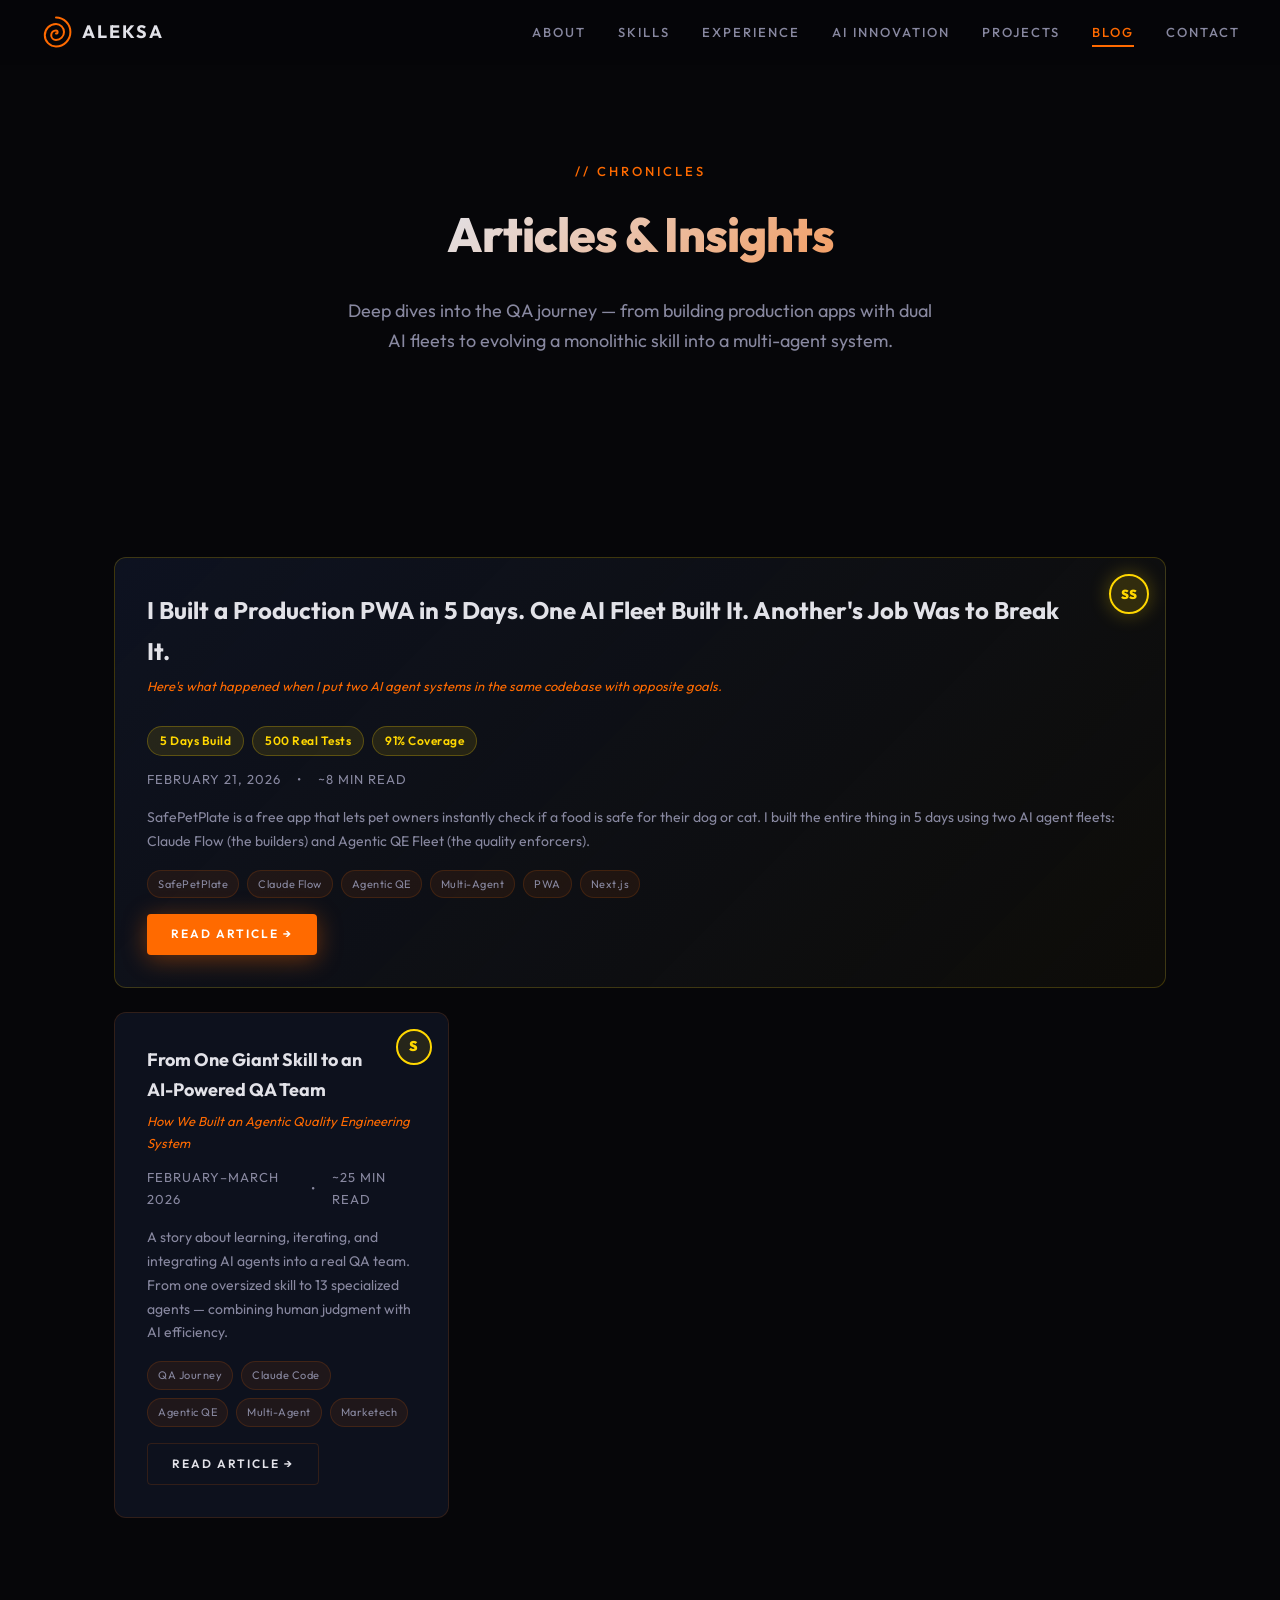
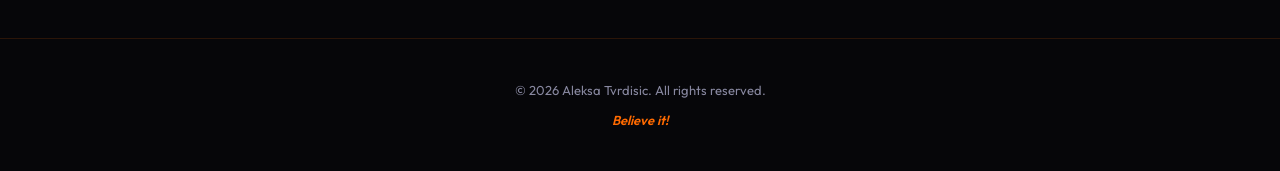
==== src/blog.html @ a94ebe67 "Initial commit: portfolio website with blog - Portfolio: 7 sections (Hero, About, Skills, Experience" ====
<!DOCTYPE html>
<html lang="en">
<head>
  <meta charset="UTF-8">
  <meta name="viewport" content="width=device-width, initial-scale=1.0">
  <title>Blog | Aleksa Tvrdisic &mdash; Articles &amp; Insights</title>
  <meta name="description" content="Articles and insights from Aleksa Tvrdisic on AI-powered Quality Engineering, multi-agent systems, and building production software with dual AI fleets.">
  <meta property="og:title" content="Blog | Aleksa Tvrdisic &mdash; Articles &amp; Insights">
  <meta property="og:description" content="Deep dives into AI-powered QA, multi-agent development, and building production apps with dual AI fleets.">
  <meta property="og:type" content="website">
  <meta property="og:image" content="assets/og-image.png">
  <meta name="twitter:card" content="summary_large_image">
  <link rel="icon" href="assets/favicon.svg" type="image/svg+xml">
  <link rel="icon" href="assets/favicon.ico" sizes="32x32">
  <link rel="preconnect" href="https://fonts.googleapis.com">
  <link href="https://fonts.googleapis.com/css2?family=Outfit:wght@300;400;500;600;700;800;900&display=swap" rel="stylesheet">
  <link rel="stylesheet" href="css/style.css">
</head>
<body>

  <a href="#articles" class="skip-nav">Skip to articles</a>

  <div id="loader">
    <div class="loader-spiral"></div>
    <p class="loader-text">Performing Hand Seals<span class="dots">...</span></p>
  </div>

  <nav id="navbar">
    <a href="index.html" class="nav-logo">
      <svg class="logo-spiral" viewBox="0 0 40 40" width="32" height="32">
        <path d="M20 2a18 18 0 0 1 0 36 14 14 0 0 1 0-28 10 10 0 0 1 0 20 6 6 0 0 1 0-12 2 2 0 0 1 0 4" fill="none" stroke="currentColor" stroke-width="2.5" stroke-linecap="round"/>
      </svg>
      <span>ALEKSA</span>
    </a>
    <div class="nav-links">
      <a href="index.html#about" data-text="About">About</a>
      <a href="index.html#skills" data-text="Skills">Skills</a>
      <a href="index.html#experience" data-text="Experience">Experience</a>
      <a href="index.html#ai-journey" data-text="AI Innovation">AI Innovation</a>
      <a href="index.html#projects" data-text="Projects">Projects</a>
      <a href="blog.html" class="active" data-text="Blog">Blog</a>
      <a href="index.html#contact" data-text="Contact">Contact</a>
    </div>
    <button class="nav-toggle" id="navToggle" aria-label="Toggle menu">
      <span></span><span></span><span></span>
    </button>
  </nav>

  <main id="articles">

  <!-- ===== BLOG HERO ===== -->
  <section class="blog-hero">
    <div class="container">
      <div class="section-header">
        <span class="section-label">// CHRONICLES</span>
        <h2>Articles &amp; Insights</h2>
      </div>
      <p class="blog-subtitle">Deep dives into the QA journey &mdash; from building production apps with dual AI fleets to evolving a monolithic skill into a multi-agent system.</p>
    </div>
  </section>

  <!-- ===== ARTICLE CARDS ===== -->
  <section class="section">
    <div class="container">
      <div class="missions-grid">

        <!-- Card 1: SafePetPlate (FEATURED) -->
        <a href="articles/safepetplate.html" class="mission-card mission-featured blog-card-link">
          <span class="mission-rank ss-rank">SS</span>
          <div class="mission-featured-header">
            <div>
              <h3>I Built a Production PWA in 5 Days. One AI Fleet Built It. Another's Job Was to Break It.</h3>
              <p class="mission-type">Here's what happened when I put two AI agent systems in the same codebase with opposite goals.</p>
            </div>
            <div class="mission-metrics">
              <span class="metric-pill">5 Days Build</span>
              <span class="metric-pill">500 Real Tests</span>
              <span class="metric-pill">91% Coverage</span>
            </div>
          </div>
          <div class="article-meta" style="margin-bottom: 16px;">
            <span>February 21, 2026</span>
            <span>&bull;</span>
            <span>~8 min read</span>
          </div>
          <p>SafePetPlate is a free app that lets pet owners instantly check if a food is safe for their dog or cat. I built the entire thing in 5 days using two AI agent fleets: Claude Flow (the builders) and Agentic QE Fleet (the quality enforcers).</p>
          <div class="mission-tags">
            <span>SafePetPlate</span><span>Claude Flow</span><span>Agentic QE</span><span>Multi-Agent</span><span>PWA</span><span>Next.js</span>
          </div>
          <div class="mission-links" style="margin-top: 16px;">
            <span class="btn btn-primary btn-sm">Read Article &rarr;</span>
          </div>
        </a>

        <!-- Card 2: QA Journey -->
        <a href="articles/qa-journey.html" class="mission-card blog-card-link">
          <span class="mission-rank s-rank">S</span>
          <h3>From One Giant Skill to an AI-Powered QA Team</h3>
          <p class="mission-type">How We Built an Agentic Quality Engineering System</p>
          <div class="article-meta" style="margin-bottom: 16px;">
            <span>February&ndash;March 2026</span>
            <span>&bull;</span>
            <span>~25 min read</span>
          </div>
          <p>A story about learning, iterating, and integrating AI agents into a real QA team. From one oversized skill to 13 specialized agents &mdash; combining human judgment with AI efficiency.</p>
          <div class="mission-tags">
            <span>QA Journey</span><span>Claude Code</span><span>Agentic QE</span><span>Multi-Agent</span><span>Marketech</span>
          </div>
          <div class="mission-links" style="margin-top: 16px;">
            <span class="btn btn-outline btn-sm">Read Article &rarr;</span>
          </div>
        </a>

      </div>
    </div>
  </section>

  </main>

  <footer>
    <div class="container">
      <p>&copy; 2026 Aleksa Tvrdisic. All rights reserved.</p>
      <p class="footer-quote">Believe it!</p>
    </div>
  </footer>

  <script>
    window.addEventListener('load', () => {
      const loader = document.getElementById('loader');
      if (loader) loader.classList.add('hidden');
    });
    const navToggle = document.getElementById('navToggle');
    const navLinks = document.querySelector('.nav-links');
    if (navToggle && navLinks) {
      navToggle.addEventListener('click', () => {
        navToggle.classList.toggle('active');
        navLinks.classList.toggle('open');
      });
      navLinks.querySelectorAll('a').forEach(link => {
        link.addEventListener('click', () => {
          navToggle.classList.remove('active');
          navLinks.classList.remove('open');
        });
      });
    }
    const navbar = document.getElementById('navbar');
    window.addEventListener('scroll', () => {
      if (navbar) navbar.classList.toggle('scrolled', window.scrollY > 50);
    }, { passive: true });
  </script>
</body>
</html>
---- src/css/style.css ----
/* ========== VARIABLES ========== */
:root {
  --orange: #ff6a00;
  --orange-light: #ff8c38;
  --orange-glow: rgba(255, 106, 0, 0.4);
  --blue-deep: #0d1b2a;
  --blue-dark: #1b2838;
  --navy: #0a0f1a;
  --bg: #060609;
  --bg-alt: #0a0e18;
  --card: rgba(15, 20, 35, 0.8);
  --card-border: rgba(255, 106, 0, 0.15);
  --text: #e2e2e8;
  --text-dim: #8888a0;
  --green: #2d8b4e;
  --red: #e53935;
  --chakra-blue: #4fc3f7;
  --gold: #ffd700;
  --sage-glow: rgba(255, 215, 0, 0.3);
  --radius: 12px;
  --transition: 0.3s cubic-bezier(0.25, 0.46, 0.45, 0.94);
}

/* ========== RESET ========== */
*, *::before, *::after { margin: 0; padding: 0; box-sizing: border-box; }
html { scroll-behavior: smooth; scrollbar-width: thin; scrollbar-color: var(--orange) var(--bg); }
body { font-family: 'Outfit', system-ui, sans-serif; background: var(--bg); color: var(--text); line-height: 1.7; overflow-x: hidden; }
a { color: inherit; text-decoration: none; }
ul { list-style: none; }
img { max-width: 100%; }
::-webkit-scrollbar { width: 6px; }
::-webkit-scrollbar-track { background: var(--bg); }
::-webkit-scrollbar-thumb { background: var(--orange); border-radius: 3px; }

/* ========== SKIP NAV ========== */
.skip-nav {
  position: absolute; top: -100%; left: 16px;
  background: var(--orange); color: #fff;
  padding: 8px 16px; border-radius: 0 0 var(--radius) var(--radius);
  font-size: 14px; font-weight: 600; z-index: 10000;
  transition: top 0.2s;
}
.skip-nav:focus { top: 0; }

/* ========== LOADER ========== */
#loader {
  position: fixed; inset: 0; z-index: 9999;
  background: var(--bg);
  display: flex; flex-direction: column; align-items: center; justify-content: center;
  transition: opacity 0.6s, visibility 0.6s;
}
#loader.hidden { opacity: 0; visibility: hidden; pointer-events: none; }
.loader-spiral {
  width: 60px; height: 60px;
  border: 3px solid transparent; border-top-color: var(--orange); border-right-color: var(--orange-light);
  border-radius: 50%;
  animation: spin 0.8s linear infinite;
  position: relative;
}
.loader-spiral::after {
  content: ''; position: absolute; inset: 6px;
  border: 3px solid transparent; border-bottom-color: var(--chakra-blue);
  border-radius: 50%;
  animation: spin 1.2s linear reverse infinite;
}
.loader-text { margin-top: 24px; font-size: 14px; letter-spacing: 3px; text-transform: uppercase; color: var(--text-dim); }
.dots { animation: blink 1s steps(3) infinite; }

/* ========== NAVIGATION ========== */
#navbar {
  position: fixed; top: 0; left: 0; right: 0; z-index: 1000;
  display: flex; align-items: center; justify-content: space-between;
  padding: 16px 40px;
  background: rgba(6, 6, 9, 0.7); backdrop-filter: blur(20px);
  border-bottom: 1px solid transparent;
  transition: var(--transition);
}
#navbar.scrolled { border-bottom-color: var(--card-border); padding: 12px 40px; }
.nav-logo { display: flex; align-items: center; gap: 10px; font-weight: 700; font-size: 18px; letter-spacing: 2px; }
.logo-spiral { color: var(--orange); transition: transform 0.5s; }
.nav-logo:hover .logo-spiral { transform: rotate(360deg); }
.nav-links { display: flex; gap: 32px; }
.nav-links a {
  font-size: 13px; font-weight: 500; letter-spacing: 2px; text-transform: uppercase;
  color: var(--text-dim); transition: color var(--transition); position: relative;
}
.nav-links a::after {
  content: ''; position: absolute; bottom: -4px; left: 0; width: 0; height: 2px;
  background: var(--orange); transition: width var(--transition);
}
.nav-links a:hover, .nav-links a.active { color: var(--orange); }
.nav-links a:hover::after, .nav-links a.active::after { width: 100%; }
.nav-toggle { display: none; background: none; border: none; cursor: pointer; flex-direction: column; gap: 5px; }
.nav-toggle span { display: block; width: 24px; height: 2px; background: var(--text); transition: var(--transition); }

/* ========== HERO ========== */
#hero {
  position: relative; min-height: 100vh;
  display: flex; align-items: center; justify-content: center;
  overflow: hidden;
}
#particles { position: absolute; inset: 0; z-index: 0; }
.hero-content { position: relative; z-index: 1; text-align: center; padding: 0 20px; }
.hero-rank {
  font-size: 14px; letter-spacing: 4px; text-transform: uppercase;
  color: var(--text-dim); margin-bottom: 20px;
}
.hero-name { font-size: clamp(48px, 10vw, 120px); font-weight: 900; line-height: 1; margin-bottom: 24px; }
.hero-name .line {
  display: block;
  background: linear-gradient(135deg, var(--text) 0%, var(--orange-light) 50%, var(--orange) 100%);
  -webkit-background-clip: text; -webkit-text-fill-color: transparent;
  background-clip: text;
  text-shadow: 0 0 80px var(--orange-glow);
}
.hero-tagline {
  font-size: clamp(16px, 2vw, 22px); color: var(--text-dim);
  max-width: 600px; margin: 0 auto 40px; min-height: 1.7em;
}
.hero-cta { display: flex; gap: 16px; justify-content: center; flex-wrap: wrap; }
.btn {
  display: inline-block; padding: 14px 36px;
  font-family: inherit; font-size: 14px; font-weight: 600;
  letter-spacing: 2px; text-transform: uppercase;
  border-radius: 4px; cursor: pointer; transition: var(--transition);
  border: none;
}
.btn-primary {
  background: var(--orange); color: #fff;
  box-shadow: 0 4px 24px var(--orange-glow);
}
.btn-primary:hover { background: var(--orange-light); transform: translateY(-2px); box-shadow: 0 8px 32px var(--orange-glow); }
.btn-outline {
  background: transparent; color: var(--text); border: 1px solid var(--card-border);
}
.btn-outline:hover { border-color: var(--orange); color: var(--orange); }
.btn-sm { padding: 10px 24px; font-size: 12px; }
.btn-resume { font-size: 13px; }
.scroll-indicator {
  position: absolute; bottom: 40px; left: 50%; transform: translateX(-50%);
  display: flex; flex-direction: column; align-items: center; gap: 8px;
  font-size: 11px; letter-spacing: 3px; color: var(--text-dim);
}
.scroll-line { width: 1px; height: 40px; background: var(--orange); animation: scrollPulse 2s ease-in-out infinite; }

/* ========== SECTIONS ========== */
.section { padding: 120px 0; }
.section-alt { background: var(--bg-alt); }
.container { max-width: 1100px; margin: 0 auto; padding: 0 24px; }
.section-header { margin-bottom: 60px; }
.section-label {
  display: block; font-size: 13px; letter-spacing: 3px;
  color: var(--orange); margin-bottom: 12px; font-weight: 500;
}
.section-header h2 {
  font-size: clamp(32px, 5vw, 48px); font-weight: 800; letter-spacing: -1px;
  background: linear-gradient(135deg, var(--text) 30%, var(--orange) 100%);
  -webkit-background-clip: text; -webkit-text-fill-color: transparent; background-clip: text;
}

/* ========== ABOUT ========== */
.about-grid { display: grid; grid-template-columns: 1.2fr 0.8fr; gap: 60px; align-items: start; }
.about-text p { color: var(--text-dim); margin-bottom: 16px; font-size: 16px; }
.about-text strong { color: var(--text); }
.ninja-way {
  border-left: 3px solid var(--orange); padding: 16px 24px; margin: 24px 0;
  font-style: italic; color: var(--orange-light); font-size: 18px;
  background: rgba(255, 106, 0, 0.05); border-radius: 0 var(--radius) var(--radius) 0;
}
.about-details { margin-top: 24px; }
.about-detail-block { margin-bottom: 20px; }
.about-detail-block h4 {
  font-size: 14px; font-weight: 700; letter-spacing: 2px; text-transform: uppercase;
  color: var(--orange); margin-bottom: 8px;
}
.about-detail-block ul { margin-bottom: 8px; }
.about-detail-block li {
  font-size: 14px; color: var(--text-dim); margin-bottom: 4px;
  padding-left: 12px; position: relative;
}
.about-detail-block li::before {
  content: '\25B8'; position: absolute; left: 0; color: var(--orange); font-size: 10px;
}
.about-detail-block li strong { color: var(--text); }
.about-more { font-size: 13px; color: var(--text-dim); }
.about-more a { color: var(--orange); border-bottom: 1px solid transparent; transition: var(--transition); }
.about-more a:hover { border-bottom-color: var(--orange); }
.about-text .about-personal { font-size: 14px; color: var(--text-dim); font-style: italic; margin-top: 16px; }
.about-stats { display: grid; grid-template-columns: 1fr 1fr; gap: 20px; }
.stat-card {
  background: var(--card); border: 1px solid var(--card-border);
  border-radius: var(--radius); padding: 28px; text-align: center;
  transition: var(--transition);
}
.stat-card:hover { border-color: var(--orange); transform: translateY(-4px); box-shadow: 0 8px 32px rgba(255, 106, 0, 0.1); }
.stat-number { display: block; font-size: 36px; font-weight: 800; color: var(--orange); }
.stat-label { display: block; font-size: 13px; color: var(--text-dim); margin-top: 4px; letter-spacing: 1px; }

/* ========== SKILLS / JUTSU ========== */
.jutsu-grid { display: grid; grid-template-columns: repeat(auto-fit, minmax(300px, 1fr)); gap: 24px; }
.jutsu-card {
  background: var(--card); border: 1px solid var(--card-border);
  border-radius: var(--radius); padding: 32px;
  transition: var(--transition); position: relative; overflow: hidden;
}
.jutsu-card::before {
  content: ''; position: absolute; top: 0; left: 0; right: 0; height: 3px;
  background: var(--accent, var(--orange)); transform: scaleX(0); transform-origin: left;
  transition: transform 0.5s;
}
.jutsu-card:hover::before { transform: scaleX(1); }
.jutsu-card:hover { transform: translateY(-4px); box-shadow: 0 12px 40px rgba(0,0,0,0.3); }
.jutsu-card[data-nature="fire"]      { --accent: #e53935; }
.jutsu-card[data-nature="lightning"]  { --accent: #ffd700; }
.jutsu-card[data-nature="wind"]      { --accent: #4fc3f7; }
.jutsu-card[data-nature="earth"]     { --accent: #8d6e63; }
.jutsu-card[data-nature="water"]     { --accent: #42a5f5; }
.jutsu-card[data-nature="sage"]      { --accent: var(--gold); }
.jutsu-icon {
  font-size: 32px; margin-bottom: 12px; display: block;
  filter: drop-shadow(0 0 8px var(--accent, var(--orange)));
}
.jutsu-card h3 { font-size: 16px; font-weight: 700; margin-bottom: 20px; letter-spacing: 1px; }
.jutsu-card li { display: flex; align-items: center; gap: 12px; margin-bottom: 14px; }
.skill-name { font-size: 13px; color: var(--text-dim); min-width: 120px; }
.skill-bar { flex: 1; height: 6px; background: rgba(255,255,255,0.06); border-radius: 3px; overflow: hidden; }
.skill-fill {
  height: 100%; width: 0; border-radius: 3px;
  background: linear-gradient(90deg, var(--accent, var(--orange)), var(--orange-light));
  transition: width 1.2s cubic-bezier(0.25, 0.46, 0.45, 0.94);
  box-shadow: 0 0 8px var(--accent, var(--orange-glow));
}

/* Sage card special treatment */
.jutsu-sage {
  border-color: rgba(255, 215, 0, 0.3);
}
.jutsu-sage:hover {
  box-shadow: 0 0 20px rgba(255, 215, 0, 0.15), 0 12px 40px rgba(0,0,0,0.3);
}
.sage-badge {
  position: absolute; top: 12px; right: 16px; font-size: 18px;
  filter: drop-shadow(0 0 6px var(--sage-glow));
}

/* ========== EXPERIENCE / TIMELINE ========== */
.timeline { position: relative; padding-left: 40px; }
.timeline::before {
  content: ''; position: absolute; left: 15px; top: 0; bottom: 0;
  width: 2px; background: linear-gradient(to bottom, var(--orange), var(--card-border));
  z-index: 0;
}
.timeline-item { position: relative; margin-bottom: 48px; }
.timeline-item:last-child { margin-bottom: 0; }
.timeline-badge {
  position: absolute; left: -40px; top: 0;
  width: 32px; height: 32px; border-radius: 50%;
  display: flex; align-items: center; justify-content: center;
  font-size: 8px; font-weight: 800; letter-spacing: 1px; text-transform: uppercase;
  border: 2px solid; z-index: 2;
  box-shadow: 0 0 0 4px var(--bg);
}
.timeline-badge.jonin  { background: var(--bg); border-color: var(--orange); color: var(--orange); }
.timeline-badge.chunin { background: var(--bg); border-color: var(--green); color: var(--green); }
.timeline-badge.genin  { background: var(--bg); border-color: var(--chakra-blue); color: var(--chakra-blue); }
.timeline-badge.anbu   { background: var(--bg); border-color: var(--red); color: var(--red); }
.timeline-card {
  background: var(--card); border: 1px solid var(--card-border);
  border-radius: var(--radius); padding: 28px;
  transition: var(--transition);
}
.timeline-card:hover { border-color: rgba(255, 106, 0, 0.3); transform: translateX(4px); }
.timeline-date { font-size: 12px; letter-spacing: 2px; color: var(--orange); text-transform: uppercase; }
.timeline-card h3 { font-size: 20px; font-weight: 700; margin: 8px 0 4px; }
.timeline-role { font-size: 14px; color: var(--text-dim); margin-bottom: 12px; font-style: italic; }
.timeline-card p:last-of-type { font-size: 14px; color: var(--text-dim); line-height: 1.8; }
.timeline-tags { display: flex; flex-wrap: wrap; gap: 6px; margin-top: 12px; }
.timeline-tags span {
  font-size: 11px; padding: 3px 8px;
  background: rgba(255, 106, 0, 0.08); border: 1px solid rgba(255, 106, 0, 0.15);
  border-radius: 20px; color: var(--text-dim);
}

/* ========== AI JOURNEY ========== */
.ai-journey-grid { display: grid; grid-template-columns: 1.2fr 0.8fr; gap: 60px; align-items: start; margin-bottom: 48px; }
.ai-narrative p { font-size: 16px; color: var(--text-dim); margin-bottom: 16px; line-height: 1.8; }
.ai-narrative em { color: var(--orange-light); }
.ai-metrics { display: grid; grid-template-columns: 1fr 1fr; gap: 20px; }
.ai-stat {
  background: var(--card); border: 1px solid var(--card-border);
  border-radius: var(--radius); padding: 24px; text-align: center;
  transition: var(--transition);
}
.ai-stat:hover { border-color: var(--gold); transform: translateY(-4px); box-shadow: 0 8px 32px rgba(255, 215, 0, 0.1); }
.ai-stat-number { display: block; font-size: 36px; font-weight: 800; color: var(--gold); }
.ai-stat-suffix { font-size: 24px; font-weight: 800; color: var(--gold); }
.ai-stat-label { display: block; font-size: 12px; color: var(--text-dim); margin-top: 4px; letter-spacing: 1px; }
.ai-stat-badge {
  display: inline-block; font-size: 16px; font-weight: 700; color: var(--green);
  padding: 4px 16px; border: 1px solid var(--green); border-radius: 20px;
  letter-spacing: 2px; text-transform: uppercase;
}
.mentor-quote {
  border-left: 3px solid var(--green); padding: 24px 32px; margin: 0 0 32px;
  background: rgba(45, 139, 78, 0.05); border-radius: 0 var(--radius) var(--radius) 0;
}
.mentor-quote p { font-size: 18px; font-style: italic; color: var(--text); line-height: 1.6; margin-bottom: 8px; }
.mentor-quote cite { font-size: 14px; color: var(--text-dim); font-style: normal; }
.ai-journey-cta { text-align: center; }

/* ========== PROJECTS / MISSIONS ========== */
.missions-grid { display: grid; grid-template-columns: repeat(auto-fit, minmax(320px, 1fr)); gap: 24px; }
.mission-card {
  background: var(--card); border: 1px solid var(--card-border);
  border-radius: var(--radius); padding: 32px; position: relative;
  transition: var(--transition); overflow: hidden;
}
.mission-card:hover { transform: translateY(-6px); border-color: rgba(255, 106, 0, 0.3); box-shadow: 0 16px 48px rgba(0,0,0,0.3); }
.mission-rank {
  position: absolute; top: 16px; right: 16px;
  width: 36px; height: 36px; border-radius: 50%;
  display: flex; align-items: center; justify-content: center;
  font-size: 14px; font-weight: 900; border: 2px solid;
}
.s-rank { border-color: var(--gold); color: var(--gold); background: rgba(255, 215, 0, 0.1); }
.a-rank { border-color: var(--orange); color: var(--orange); background: rgba(255, 106, 0, 0.1); }
.b-rank { border-color: var(--chakra-blue); color: var(--chakra-blue); background: rgba(79, 195, 247, 0.1); }
.ss-rank {
  width: 40px; height: 40px; font-size: 13px;
  border-color: var(--gold); color: var(--gold);
  background: rgba(255, 215, 0, 0.15);
  box-shadow: 0 0 20px rgba(255, 215, 0, 0.3);
}
.mission-card h3 { font-size: 18px; font-weight: 700; margin-bottom: 4px; padding-right: 44px; }
.mission-type { font-size: 13px; color: var(--orange); margin-bottom: 12px; font-style: italic; }
.mission-card > p:not(.mission-type) { font-size: 14px; color: var(--text-dim); line-height: 1.7; margin-bottom: 16px; }
.mission-tags { display: flex; flex-wrap: wrap; gap: 8px; }
.mission-tags span {
  font-size: 11px; padding: 4px 10px;
  background: rgba(255, 106, 0, 0.08); border: 1px solid rgba(255, 106, 0, 0.15);
  border-radius: 20px; color: var(--text-dim); letter-spacing: 0.5px;
}

/* Featured project card */
.mission-featured {
  grid-column: 1 / -1;
  border-color: rgba(255, 215, 0, 0.2);
  background: linear-gradient(135deg, rgba(15, 20, 35, 0.9), rgba(255, 215, 0, 0.03));
}
.mission-featured:hover { border-color: rgba(255, 215, 0, 0.4); box-shadow: 0 16px 48px rgba(255, 215, 0, 0.08); }
.mission-featured-header { display: flex; justify-content: space-between; align-items: flex-start; flex-wrap: wrap; gap: 16px; margin-bottom: 12px; }
.mission-featured h3 { font-size: 24px; padding-right: 50px; }
.mission-metrics { display: flex; flex-wrap: wrap; gap: 8px; }
.metric-pill {
  font-size: 12px; padding: 4px 12px; font-weight: 600;
  background: rgba(255, 215, 0, 0.1); border: 1px solid rgba(255, 215, 0, 0.25);
  border-radius: 20px; color: var(--gold); letter-spacing: 0.5px;
}
.mission-links { display: flex; gap: 12px; margin-top: 16px; flex-wrap: wrap; }

/* ========== CONTACT ========== */
.contact-content { text-align: center; max-width: 600px; margin: 0 auto; }
.contact-subtitle { font-size: 18px; color: var(--text-dim); margin-bottom: 48px; }
.summoning-circle {
  border: 2px solid var(--card-border); border-radius: 50%;
  width: 340px; height: 340px; margin: 0 auto;
  display: flex; flex-direction: column; align-items: center; justify-content: center;
  position: relative; transition: var(--transition);
  animation: circleGlow 4s ease-in-out infinite;
}
.summoning-circle::before {
  content: ''; position: absolute; inset: -8px;
  border: 1px solid rgba(255, 106, 0, 0.1); border-radius: 50%;
  animation: spin 20s linear infinite;
}
.summoning-circle::after {
  content: ''; position: absolute; inset: -20px;
  border: 1px dashed rgba(255, 106, 0, 0.08); border-radius: 50%;
  animation: spin 30s linear reverse infinite;
}
.contact-links { display: flex; flex-direction: column; gap: 16px; align-items: center; }
.contact-link {
  display: flex; align-items: center; gap: 12px;
  font-size: 15px; color: var(--text-dim); transition: var(--transition);
}
.contact-link:hover { color: var(--orange); }
.contact-icon {
  width: 32px; height: 32px; display: flex; align-items: center; justify-content: center;
  font-size: 14px; font-weight: 700; border: 1px solid var(--card-border); border-radius: 50%;
  transition: var(--transition);
}
.contact-link:hover .contact-icon { border-color: var(--orange); background: rgba(255, 106, 0, 0.1); }
.contact-location { margin-top: 20px; font-size: 13px; color: var(--text-dim); letter-spacing: 2px; }

/* ========== FOOTER ========== */
footer {
  padding: 40px 0; text-align: center;
  border-top: 1px solid var(--card-border);
  font-size: 13px; color: var(--text-dim);
}
.footer-quote { margin-top: 8px; color: var(--orange); font-weight: 600; font-style: italic; }

/* ========== BLOG ========== */
.blog-hero {
  padding: 160px 0 80px;
  text-align: center;
}
.blog-hero .section-header { margin-bottom: 20px; }
.blog-hero-subtitle, .blog-subtitle {
  font-size: 18px; color: var(--text-dim); max-width: 600px; margin: 0 auto;
}

/* Article card container */
.article-card {
  background: var(--card); border: 1px solid var(--card-border);
  border-radius: var(--radius); padding: 48px; margin-bottom: 40px;
  max-width: 900px; margin-left: auto; margin-right: auto;
  transition: var(--transition);
}
.article-card:hover { border-color: rgba(255, 106, 0, 0.3); }
.article-card-featured {
  border-color: rgba(255, 215, 0, 0.2);
  background: linear-gradient(135deg, rgba(15, 20, 35, 0.9), rgba(255, 215, 0, 0.03));
}
.article-card-featured:hover { border-color: rgba(255, 215, 0, 0.4); }

/* Article */
.article {
  max-width: 100%; margin: 0; padding: 0; position: relative;
}
.article-featured .mission-rank {
  position: relative; display: inline-flex; top: auto; right: auto; margin-bottom: 16px;
}
.article-header { margin-bottom: 40px; }
.article-header h1, .article-header h2 {
  font-size: clamp(24px, 4vw, 36px); font-weight: 800; color: var(--text);
  line-height: 1.3; margin-bottom: 8px;
}
.article-header .article-subtitle, .article-subtitle {
  font-size: 18px; color: var(--text-dim); font-style: italic; margin-bottom: 16px;
}
.article-meta {
  display: flex; gap: 16px; font-size: 13px; color: var(--text-dim);
  letter-spacing: 1px; text-transform: uppercase;
}
.article-meta span { display: flex; align-items: center; gap: 6px; }

/* Article body typography */
.article-body { color: var(--text-dim); font-size: 16px; line-height: 1.9; }
.article-body p { margin-bottom: 20px; }
.article-body strong { color: var(--text); }
.article-body em { color: var(--orange-light); }
.article-body h3 {
  font-size: 22px; font-weight: 700; color: var(--text);
  margin: 48px 0 20px; padding-top: 16px;
}
.article-body hr {
  border: none; border-top: 1px solid var(--card-border);
  margin: 40px 0;
}
.article-body ul, .article-body ol {
  margin: 16px 0 24px 20px; color: var(--text-dim);
}
.article-body li {
  margin-bottom: 12px; padding-left: 8px;
}
.article-body ol { list-style: decimal; }
.article-body ul { list-style: disc; }
.article-body blockquote {
  border-left: 3px solid var(--orange); padding: 16px 24px; margin: 24px 0;
  background: rgba(255, 106, 0, 0.05); border-radius: 0 var(--radius) var(--radius) 0;
  font-style: italic; color: var(--text);
}
.article-body pre {
  background: rgba(15, 20, 35, 0.9); border: 1px solid var(--card-border);
  border-radius: var(--radius); padding: 20px 24px; margin: 24px 0;
  font-family: 'Courier New', monospace; font-size: 14px; color: var(--text-dim);
  overflow-x: auto; line-height: 1.6;
}
.article-body code {
  background: rgba(255, 106, 0, 0.08); padding: 2px 6px; border-radius: 4px;
  font-family: 'Courier New', monospace; font-size: 14px; color: var(--orange-light);
}
.article-body pre code { background: none; padding: 0; color: var(--text-dim); }
.article-body a { color: var(--orange); border-bottom: 1px solid transparent; transition: var(--transition); }
.article-body a:hover { border-bottom-color: var(--orange); }

/* Article footer */
.article-footer {
  margin-top: 40px; padding-top: 24px; border-top: 1px solid var(--card-border);
  display: flex; flex-wrap: wrap; gap: 16px; align-items: center; justify-content: space-between;
}
.article-tags { display: flex; flex-wrap: wrap; gap: 8px; }
.article-tags span {
  font-size: 11px; padding: 4px 10px;
  background: rgba(255, 106, 0, 0.08); border: 1px solid rgba(255, 106, 0, 0.15);
  border-radius: 20px; color: var(--text-dim); letter-spacing: 0.5px;
}

/* Stats row within article */
.article-stats {
  display: grid; grid-template-columns: repeat(auto-fit, minmax(200px, 1fr));
  gap: 16px; margin: 24px 0;
}
.article-stat {
  background: var(--card); border: 1px solid var(--card-border);
  border-radius: var(--radius); padding: 16px;
}
.article-stat strong { color: var(--gold); display: block; margin-bottom: 4px; }
.article-stat span { font-size: 14px; color: var(--text-dim); }

/* Coming Soon card */
.article-coming-soon {
  background: var(--card); border: 1px solid var(--card-border);
  border-radius: var(--radius); padding: 40px; text-align: center;
  opacity: 0.7; position: relative; max-width: 800px; margin: 0 auto;
}
.article-coming-soon h3 {
  font-size: 22px; font-weight: 700; color: var(--text); margin-bottom: 8px;
}
.article-coming-soon p { font-size: 15px; color: var(--text-dim); margin-bottom: 8px; }
.article-coming-soon .coming-soon-teaser { font-size: 14px; color: var(--text-dim); opacity: 0.8; margin-bottom: 0; }
.coming-soon-badge {
  display: inline-block; font-size: 11px; font-weight: 700; letter-spacing: 2px;
  text-transform: uppercase; color: var(--gold); padding: 4px 14px;
  border: 1px solid rgba(255, 215, 0, 0.3); border-radius: 20px;
  background: rgba(255, 215, 0, 0.08); margin-bottom: 16px;
}

/* Blog responsive */
@media (max-width: 768px) {
  .blog-hero { padding: 120px 0 60px; }
  .article-card { padding: 28px 20px; }
  .article-stats { grid-template-columns: 1fr; }
  .article-footer { flex-direction: column; align-items: flex-start; }
}

/* ========== FOCUS ========== */
:focus-visible { outline: 2px solid var(--orange); outline-offset: 2px; }

/* ========== ANIMATIONS ========== */
@keyframes spin { to { transform: rotate(360deg); } }
@keyframes blink { 0% { opacity: 0; } 50% { opacity: 1; } 100% { opacity: 0; } }
@keyframes scrollPulse {
  0%, 100% { opacity: 0.3; transform: scaleY(0.6); transform-origin: top; }
  50% { opacity: 1; transform: scaleY(1); }
}
@keyframes circleGlow {
  0%, 100% { border-color: var(--card-border); box-shadow: 0 0 20px rgba(255,106,0,0.05); }
  50% { border-color: rgba(255,106,0,0.3); box-shadow: 0 0 40px rgba(255,106,0,0.1); }
}

/* Reveal animations */
.reveal, .reveal-left, .reveal-right { opacity: 0; transition: opacity 0.8s, transform 0.8s cubic-bezier(0.25, 0.46, 0.45, 0.94); }
.reveal { transform: translateY(30px); }
.reveal-left { transform: translateX(-40px); }
.reveal-right { transform: translateX(40px); }
.reveal.visible, .reveal-left.visible, .reveal-right.visible { opacity: 1; transform: translate(0); }

/* ========== REDUCED MOTION ========== */
@media (prefers-reduced-motion: reduce) {
  *, *::before, *::after {
    animation-duration: 0.01ms !important;
    animation-iteration-count: 1 !important;
    transition-duration: 0.01ms !important;
  }
  .counter-up { /* Show final value immediately via JS */ }
  #particles { display: none; }
  .reveal, .reveal-left, .reveal-right { opacity: 1; transform: none; }
}

/* ========== RESPONSIVE ========== */
@media (max-width: 768px) {
  #navbar { padding: 14px 20px; }
  .nav-links {
    position: fixed; top: 0; right: -100%; width: 70%; height: 100vh;
    background: var(--bg); flex-direction: column; justify-content: center; align-items: center;
    gap: 32px; transition: right 0.4s; padding: 40px;
  }
  .nav-links.open { right: 0; }
  .nav-toggle { display: flex; z-index: 1001; }
  .nav-toggle.active span:nth-child(1) { transform: rotate(45deg) translate(5px, 5px); }
  .nav-toggle.active span:nth-child(2) { opacity: 0; }
  .nav-toggle.active span:nth-child(3) { transform: rotate(-45deg) translate(5px, -5px); }
  .section { padding: 80px 0; }
  .about-grid { grid-template-columns: 1fr; gap: 40px; }
  .ai-journey-grid { grid-template-columns: 1fr; gap: 40px; }
  .jutsu-grid { grid-template-columns: 1fr; }
  .missions-grid { grid-template-columns: 1fr; }
  .mission-featured-header { flex-direction: column; }
  .mission-featured h3 { font-size: 20px; }
  .summoning-circle { width: 280px; height: 280px; }
  .timeline { padding-left: 32px; }
  .timeline-badge { left: -32px; width: 28px; height: 28px; font-size: 7px; }
  .ai-metrics { grid-template-columns: 1fr 1fr; }
  .mentor-quote { padding: 16px 20px; }
}
@media (max-width: 480px) {
  .hero-name { font-size: 40px; }
  .hero-cta { flex-direction: column; align-items: center; }
  .btn { width: 100%; text-align: center; }
  .stat-card { padding: 20px; }
  .stat-number { font-size: 28px; }
  .ai-metrics { grid-template-columns: 1fr; }
  .ai-stat-number { font-size: 28px; }
  .mission-metrics { justify-content: flex-start; }
}
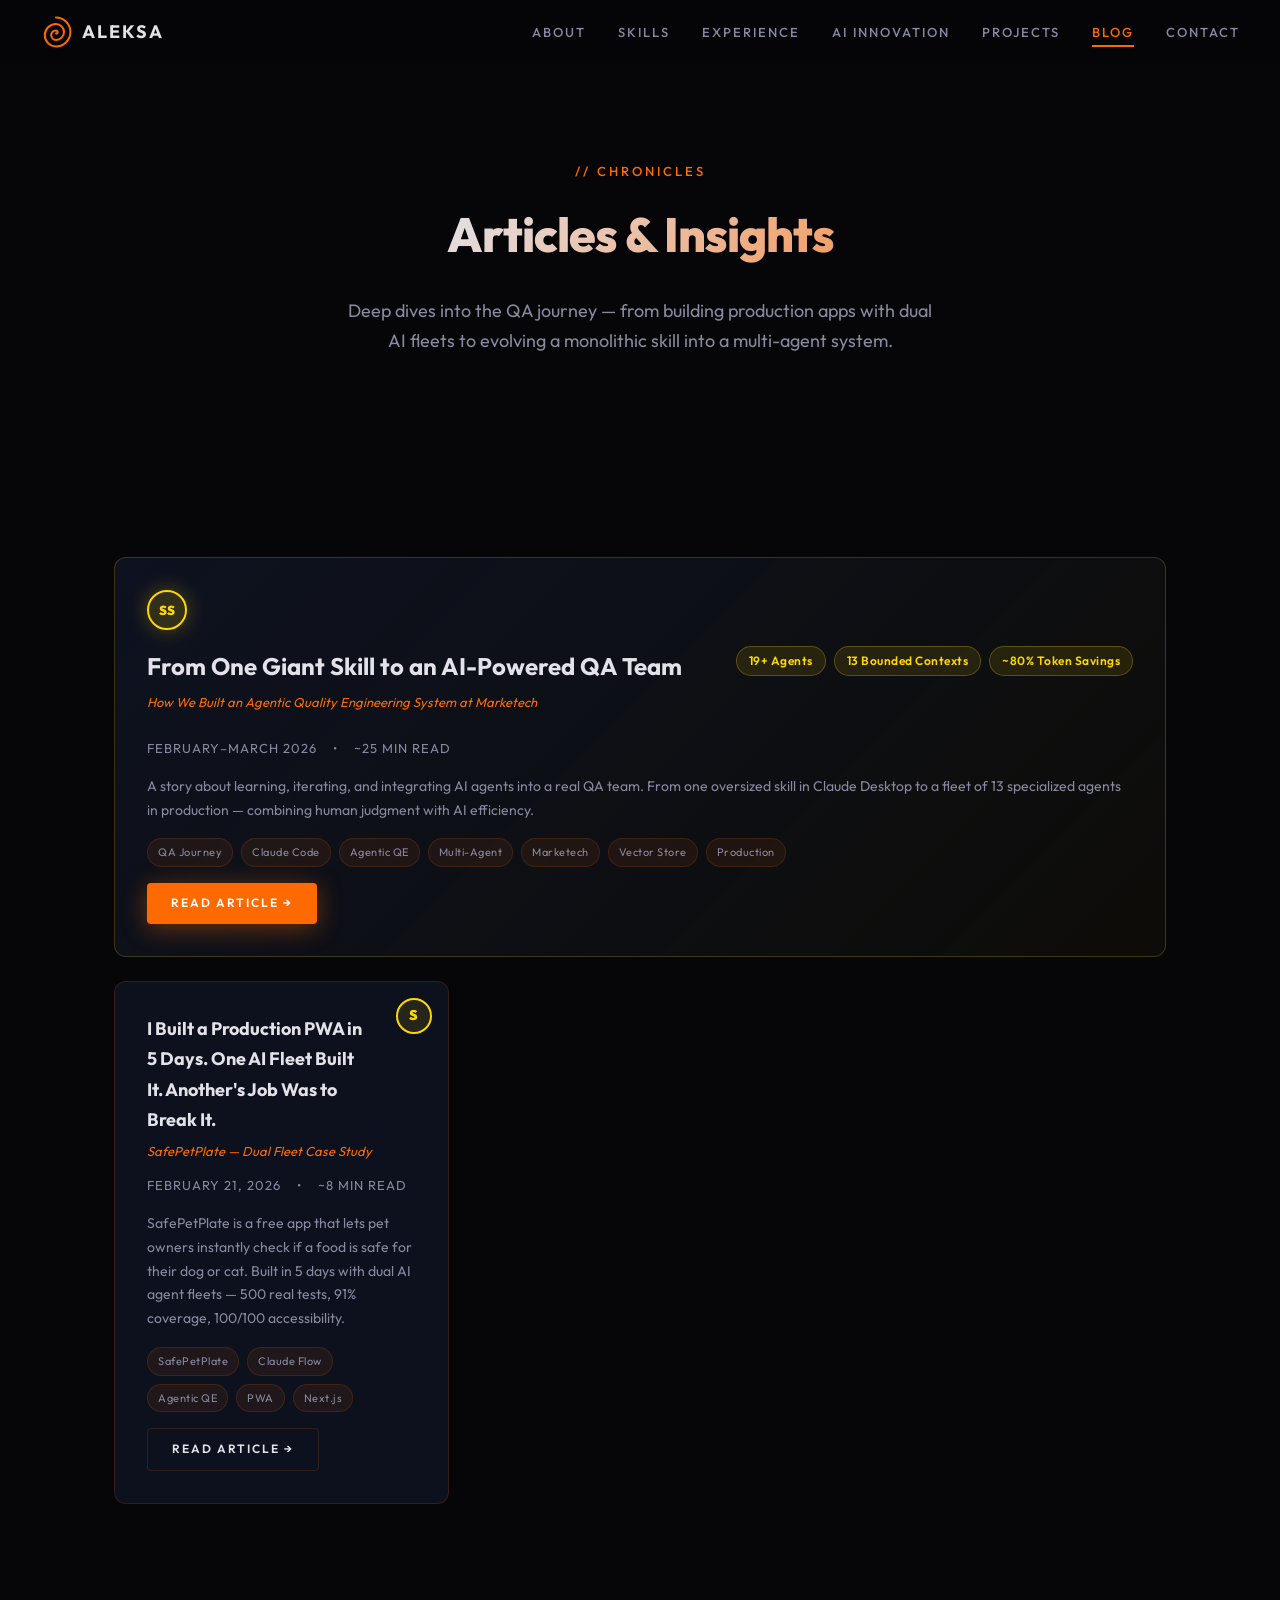
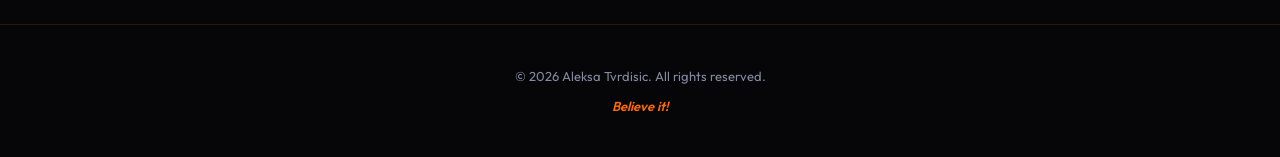
==== commit 11b71fdf: "Prioritize QA Journey article as featured (work-based) QA Fleet article is professional Marketech wo" ====
--- a/src/blog.html
+++ b/src/blog.html
@@ -64,47 +64,47 @@
     <div class="container">
       <div class="missions-grid">
 
-        <!-- Card 1: SafePetPlate (FEATURED) -->
-        <a href="articles/safepetplate.html" class="mission-card mission-featured blog-card-link">
+        <!-- Card 1: QA Journey (FEATURED - professional work) -->
+        <a href="articles/qa-journey.html" class="mission-card mission-featured blog-card-link">
           <span class="mission-rank ss-rank">SS</span>
           <div class="mission-featured-header">
             <div>
-              <h3>I Built a Production PWA in 5 Days. One AI Fleet Built It. Another's Job Was to Break It.</h3>
-              <p class="mission-type">Here's what happened when I put two AI agent systems in the same codebase with opposite goals.</p>
+              <h3>From One Giant Skill to an AI-Powered QA Team</h3>
+              <p class="mission-type">How We Built an Agentic Quality Engineering System at Marketech</p>
             </div>
             <div class="mission-metrics">
-              <span class="metric-pill">5 Days Build</span>
-              <span class="metric-pill">500 Real Tests</span>
-              <span class="metric-pill">91% Coverage</span>
+              <span class="metric-pill">19+ Agents</span>
+              <span class="metric-pill">13 Bounded Contexts</span>
+              <span class="metric-pill">~80% Token Savings</span>
             </div>
           </div>
           <div class="article-meta" style="margin-bottom: 16px;">
-            <span>February 21, 2026</span>
+            <span>February&ndash;March 2026</span>
             <span>&bull;</span>
-            <span>~8 min read</span>
+            <span>~25 min read</span>
           </div>
-          <p>SafePetPlate is a free app that lets pet owners instantly check if a food is safe for their dog or cat. I built the entire thing in 5 days using two AI agent fleets: Claude Flow (the builders) and Agentic QE Fleet (the quality enforcers).</p>
+          <p>A story about learning, iterating, and integrating AI agents into a real QA team. From one oversized skill in Claude Desktop to a fleet of 13 specialized agents in production &mdash; combining human judgment with AI efficiency.</p>
           <div class="mission-tags">
-            <span>SafePetPlate</span><span>Claude Flow</span><span>Agentic QE</span><span>Multi-Agent</span><span>PWA</span><span>Next.js</span>
+            <span>QA Journey</span><span>Claude Code</span><span>Agentic QE</span><span>Multi-Agent</span><span>Marketech</span><span>Vector Store</span><span>Production</span>
           </div>
           <div class="mission-links" style="margin-top: 16px;">
             <span class="btn btn-primary btn-sm">Read Article &rarr;</span>
           </div>
         </a>
 
-        <!-- Card 2: QA Journey -->
-        <a href="articles/qa-journey.html" class="mission-card blog-card-link">
+        <!-- Card 2: SafePetPlate -->
+        <a href="articles/safepetplate.html" class="mission-card blog-card-link">
           <span class="mission-rank s-rank">S</span>
-          <h3>From One Giant Skill to an AI-Powered QA Team</h3>
-          <p class="mission-type">How We Built an Agentic Quality Engineering System</p>
+          <h3>I Built a Production PWA in 5 Days. One AI Fleet Built It. Another's Job Was to Break It.</h3>
+          <p class="mission-type">SafePetPlate &mdash; Dual Fleet Case Study</p>
           <div class="article-meta" style="margin-bottom: 16px;">
-            <span>February&ndash;March 2026</span>
+            <span>February 21, 2026</span>
             <span>&bull;</span>
-            <span>~25 min read</span>
+            <span>~8 min read</span>
           </div>
-          <p>A story about learning, iterating, and integrating AI agents into a real QA team. From one oversized skill to 13 specialized agents &mdash; combining human judgment with AI efficiency.</p>
+          <p>SafePetPlate is a free app that lets pet owners instantly check if a food is safe for their dog or cat. Built in 5 days with dual AI agent fleets &mdash; 500 real tests, 91% coverage, 100/100 accessibility.</p>
           <div class="mission-tags">
-            <span>QA Journey</span><span>Claude Code</span><span>Agentic QE</span><span>Multi-Agent</span><span>Marketech</span>
+            <span>SafePetPlate</span><span>Claude Flow</span><span>Agentic QE</span><span>PWA</span><span>Next.js</span>
           </div>
           <div class="mission-links" style="margin-top: 16px;">
             <span class="btn btn-outline btn-sm">Read Article &rarr;</span>
--- a/src/css/style.css
+++ b/src/css/style.css
@@ -349,7 +349,8 @@
 }
 .mission-featured:hover { border-color: rgba(255, 215, 0, 0.4); box-shadow: 0 16px 48px rgba(255, 215, 0, 0.08); }
 .mission-featured-header { display: flex; justify-content: space-between; align-items: flex-start; flex-wrap: wrap; gap: 16px; margin-bottom: 12px; }
-.mission-featured h3 { font-size: 24px; padding-right: 50px; }
+.mission-featured h3 { font-size: 24px; padding-right: 0; }
+.mission-featured .mission-rank { position: static; display: inline-flex; margin-bottom: 16px; }
 .mission-metrics { display: flex; flex-wrap: wrap; gap: 8px; }
 .metric-pill {
   font-size: 12px; padding: 4px 12px; font-weight: 600;
@@ -526,6 +527,11 @@
   border: 1px solid rgba(255, 215, 0, 0.3); border-radius: 20px;
   background: rgba(255, 215, 0, 0.08); margin-bottom: 16px;
 }
+
+/* Blog card links (clickable article cards on index) */
+a.blog-card-link { display: block; color: inherit; text-decoration: none; cursor: pointer; }
+a.blog-card-link:hover { transform: translateY(-6px); border-color: rgba(255, 106, 0, 0.3); box-shadow: 0 16px 48px rgba(0,0,0,0.3); }
+a.blog-card-link.mission-featured:hover { border-color: rgba(255, 215, 0, 0.4); box-shadow: 0 16px 48px rgba(255, 215, 0, 0.08); }
 
 /* Blog responsive */
 @media (max-width: 768px) {
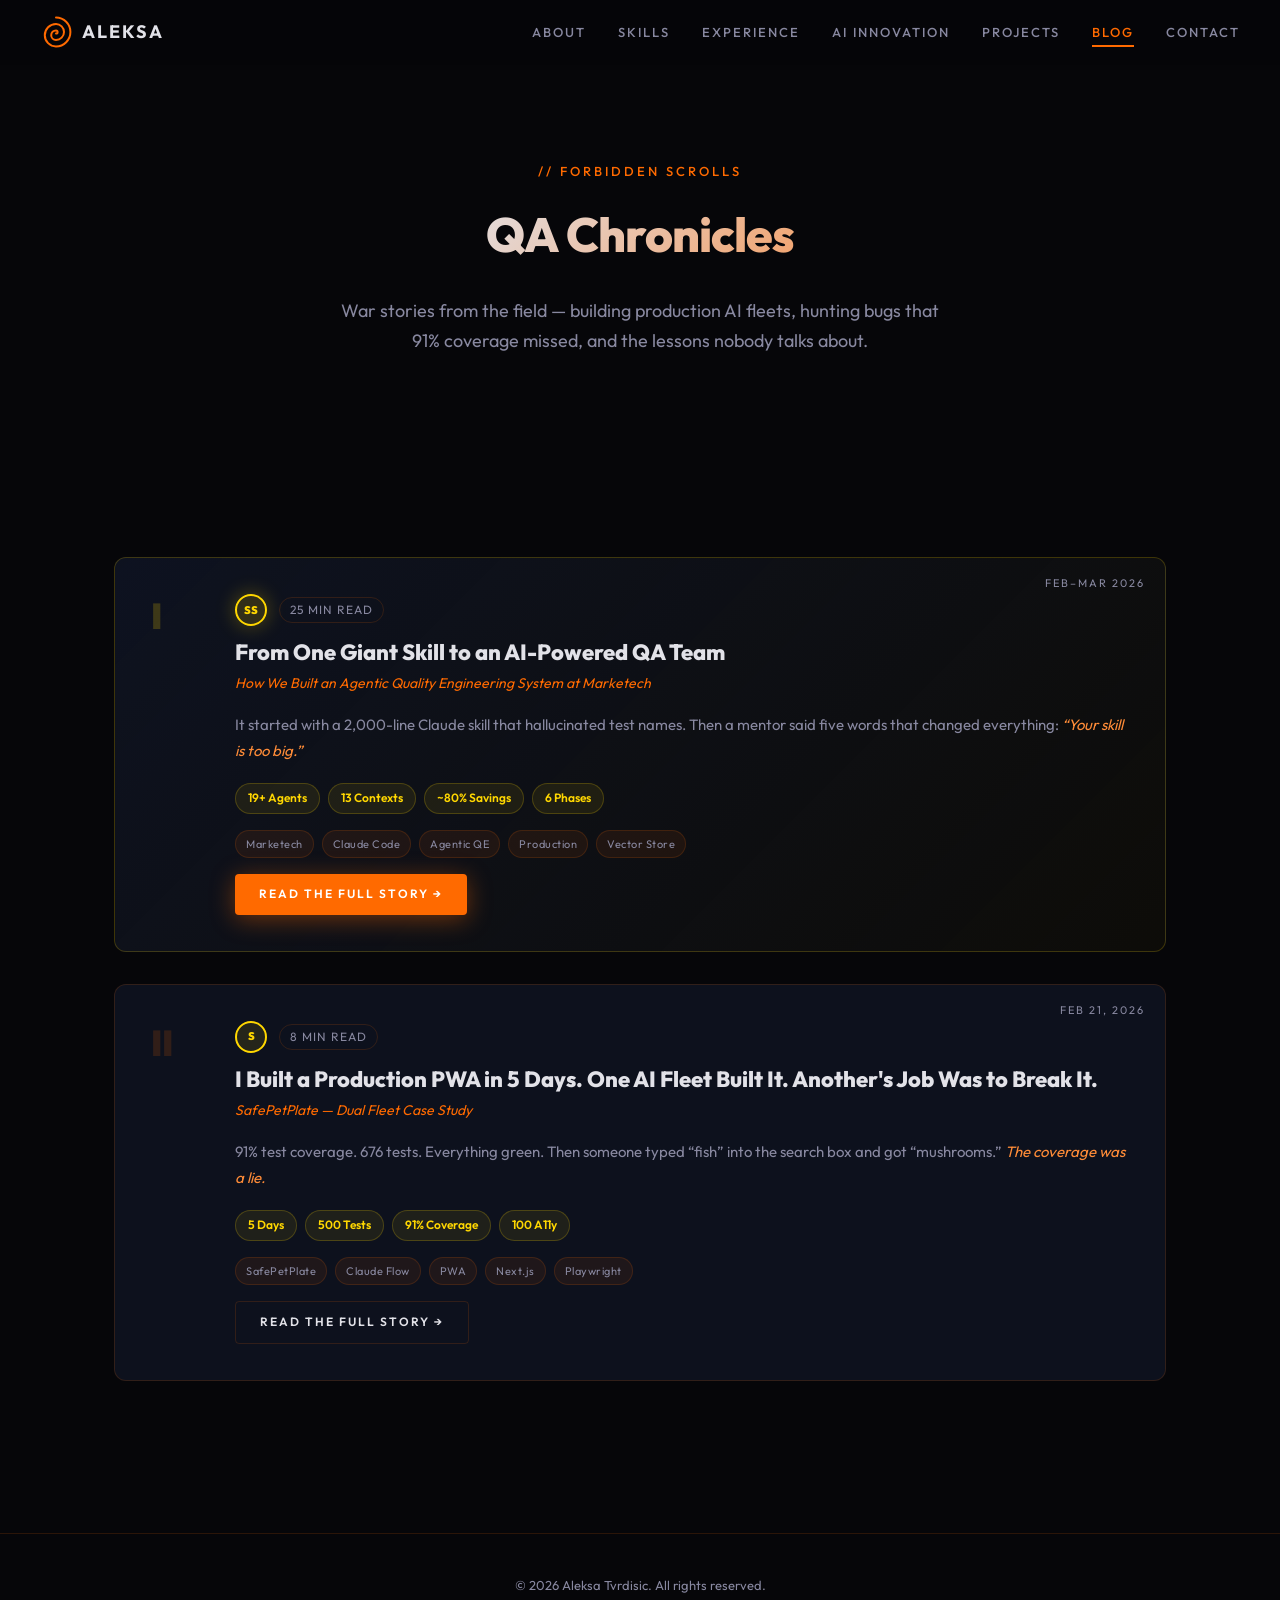
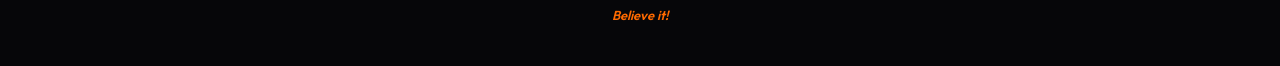
==== commit 138544b5: "Redesign blog as QA Chronicles with visual card layout - Renamed to "QA Chronicles" with "// FORBIDD" ====
--- a/src/blog.html
+++ b/src/blog.html
@@ -3,7 +3,7 @@
 <head>
   <meta charset="UTF-8">
   <meta name="viewport" content="width=device-width, initial-scale=1.0">
-  <title>Blog | Aleksa Tvrdisic &mdash; Articles &amp; Insights</title>
+  <title>QA Chronicles | Aleksa Tvrdisic</title>
   <meta name="description" content="Articles and insights from Aleksa Tvrdisic on AI-powered Quality Engineering, multi-agent systems, and building production software with dual AI fleets.">
   <meta property="og:title" content="Blog | Aleksa Tvrdisic &mdash; Articles &amp; Insights">
   <meta property="og:description" content="Deep dives into AI-powered QA, multi-agent development, and building production apps with dual AI fleets.">
@@ -52,66 +52,73 @@
   <section class="blog-hero">
     <div class="container">
       <div class="section-header">
-        <span class="section-label">// CHRONICLES</span>
-        <h2>Articles &amp; Insights</h2>
+        <span class="section-label">// FORBIDDEN SCROLLS</span>
+        <h2>QA Chronicles</h2>
       </div>
-      <p class="blog-subtitle">Deep dives into the QA journey &mdash; from building production apps with dual AI fleets to evolving a monolithic skill into a multi-agent system.</p>
+      <p class="blog-subtitle">War stories from the field &mdash; building production AI fleets, hunting bugs that 91% coverage missed, and the lessons nobody talks about.</p>
     </div>
   </section>
 
   <!-- ===== ARTICLE CARDS ===== -->
   <section class="section">
     <div class="container">
-      <div class="missions-grid">
+      <div class="chronicles-list">
 
-        <!-- Card 1: QA Journey (FEATURED - professional work) -->
-        <a href="articles/qa-journey.html" class="mission-card mission-featured blog-card-link">
-          <span class="mission-rank ss-rank">SS</span>
-          <div class="mission-featured-header">
-            <div>
-              <h3>From One Giant Skill to an AI-Powered QA Team</h3>
-              <p class="mission-type">How We Built an Agentic Quality Engineering System at Marketech</p>
+        <!-- Chronicle I: QA Journey (FEATURED) -->
+        <a href="articles/qa-journey.html" class="chronicle-card chronicle-featured blog-card-link">
+          <div class="chronicle-number">I</div>
+          <div class="chronicle-content">
+            <div class="chronicle-header">
+              <span class="chronicle-rank ss-rank">SS</span>
+              <span class="chronicle-read-time">25 min read</span>
             </div>
-            <div class="mission-metrics">
-              <span class="metric-pill">19+ Agents</span>
-              <span class="metric-pill">13 Bounded Contexts</span>
-              <span class="metric-pill">~80% Token Savings</span>
+            <h3>From One Giant Skill to an AI-Powered QA Team</h3>
+            <p class="chronicle-subtitle">How We Built an Agentic Quality Engineering System at Marketech</p>
+            <p class="chronicle-excerpt">It started with a 2,000-line Claude skill that hallucinated test names. Then a mentor said five words that changed everything: <em>&ldquo;Your skill is too big.&rdquo;</em></p>
+            <div class="chronicle-stats">
+              <span>19+ Agents</span>
+              <span>13 Contexts</span>
+              <span>~80% Savings</span>
+              <span>6 Phases</span>
+            </div>
+            <div class="mission-tags">
+              <span>Marketech</span><span>Claude Code</span><span>Agentic QE</span><span>Production</span><span>Vector Store</span>
+            </div>
+            <div class="chronicle-cta">
+              <span class="btn btn-primary btn-sm">Read the Full Story &rarr;</span>
             </div>
           </div>
-          <div class="article-meta" style="margin-bottom: 16px;">
-            <span>February&ndash;March 2026</span>
-            <span>&bull;</span>
-            <span>~25 min read</span>
-          </div>
-          <p>A story about learning, iterating, and integrating AI agents into a real QA team. From one oversized skill in Claude Desktop to a fleet of 13 specialized agents in production &mdash; combining human judgment with AI efficiency.</p>
-          <div class="mission-tags">
-            <span>QA Journey</span><span>Claude Code</span><span>Agentic QE</span><span>Multi-Agent</span><span>Marketech</span><span>Vector Store</span><span>Production</span>
-          </div>
-          <div class="mission-links" style="margin-top: 16px;">
-            <span class="btn btn-primary btn-sm">Read Article &rarr;</span>
-          </div>
+          <div class="chronicle-date">Feb&ndash;Mar 2026</div>
         </a>
 
-        <!-- Card 2: SafePetPlate -->
-        <a href="articles/safepetplate.html" class="mission-card blog-card-link">
-          <span class="mission-rank s-rank">S</span>
-          <h3>I Built a Production PWA in 5 Days. One AI Fleet Built It. Another's Job Was to Break It.</h3>
-          <p class="mission-type">SafePetPlate &mdash; Dual Fleet Case Study</p>
-          <div class="article-meta" style="margin-bottom: 16px;">
-            <span>February 21, 2026</span>
-            <span>&bull;</span>
-            <span>~8 min read</span>
+        <!-- Chronicle II: SafePetPlate -->
+        <a href="articles/safepetplate.html" class="chronicle-card blog-card-link">
+          <div class="chronicle-number">II</div>
+          <div class="chronicle-content">
+            <div class="chronicle-header">
+              <span class="chronicle-rank s-rank">S</span>
+              <span class="chronicle-read-time">8 min read</span>
+            </div>
+            <h3>I Built a Production PWA in 5 Days. One AI Fleet Built It. Another's Job Was to Break It.</h3>
+            <p class="chronicle-subtitle">SafePetPlate &mdash; Dual Fleet Case Study</p>
+            <p class="chronicle-excerpt">91% test coverage. 676 tests. Everything green. Then someone typed &ldquo;fish&rdquo; into the search box and got &ldquo;mushrooms.&rdquo; <em>The coverage was a lie.</em></p>
+            <div class="chronicle-stats">
+              <span>5 Days</span>
+              <span>500 Tests</span>
+              <span>91% Coverage</span>
+              <span>100 A11y</span>
+            </div>
+            <div class="mission-tags">
+              <span>SafePetPlate</span><span>Claude Flow</span><span>PWA</span><span>Next.js</span><span>Playwright</span>
+            </div>
+            <div class="chronicle-cta">
+              <span class="btn btn-outline btn-sm">Read the Full Story &rarr;</span>
+            </div>
           </div>
-          <p>SafePetPlate is a free app that lets pet owners instantly check if a food is safe for their dog or cat. Built in 5 days with dual AI agent fleets &mdash; 500 real tests, 91% coverage, 100/100 accessibility.</p>
-          <div class="mission-tags">
-            <span>SafePetPlate</span><span>Claude Flow</span><span>Agentic QE</span><span>PWA</span><span>Next.js</span>
-          </div>
-          <div class="mission-links" style="margin-top: 16px;">
-            <span class="btn btn-outline btn-sm">Read Article &rarr;</span>
-          </div>
+          <div class="chronicle-date">Feb 21, 2026</div>
         </a>
 
-      </div>
+      </div> <!-- /.chronicles-list -->
     </div>
   </section>
 
--- a/src/css/style.css
+++ b/src/css/style.css
@@ -528,10 +528,67 @@
   background: rgba(255, 215, 0, 0.08); margin-bottom: 16px;
 }
 
-/* Blog card links (clickable article cards on index) */
-a.blog-card-link { display: block; color: inherit; text-decoration: none; cursor: pointer; }
-a.blog-card-link:hover { transform: translateY(-6px); border-color: rgba(255, 106, 0, 0.3); box-shadow: 0 16px 48px rgba(0,0,0,0.3); }
-a.blog-card-link.mission-featured:hover { border-color: rgba(255, 215, 0, 0.4); box-shadow: 0 16px 48px rgba(255, 215, 0, 0.08); }
+/* Chronicle cards */
+.chronicle-card {
+  display: grid; grid-template-columns: 60px 1fr; gap: 24px;
+  background: var(--card); border: 1px solid var(--card-border);
+  border-radius: var(--radius); padding: 36px; margin-bottom: 32px;
+  text-decoration: none; color: inherit; cursor: pointer;
+  transition: var(--transition); position: relative; overflow: hidden;
+}
+.chronicle-card::before {
+  content: ''; position: absolute; top: 0; left: 0; bottom: 0; width: 3px;
+  background: var(--orange); transform: scaleY(0); transform-origin: top;
+  transition: transform 0.5s;
+}
+.chronicle-card:hover::before { transform: scaleY(1); }
+.chronicle-card:hover { transform: translateY(-4px); border-color: rgba(255, 106, 0, 0.3); box-shadow: 0 16px 48px rgba(0,0,0,0.3); }
+
+.chronicle-featured { border-color: rgba(255, 215, 0, 0.2); background: linear-gradient(135deg, rgba(15, 20, 35, 0.9), rgba(255, 215, 0, 0.03)); }
+.chronicle-featured::before { background: var(--gold); }
+.chronicle-featured:hover { border-color: rgba(255, 215, 0, 0.4); box-shadow: 0 16px 48px rgba(255, 215, 0, 0.08); }
+
+.chronicle-number {
+  font-size: 36px; font-weight: 900; color: rgba(255, 106, 0, 0.15);
+  font-family: 'Outfit', serif; line-height: 1; padding-top: 4px;
+}
+.chronicle-featured .chronicle-number { color: rgba(255, 215, 0, 0.2); }
+
+.chronicle-header { display: flex; align-items: center; gap: 12px; margin-bottom: 12px; }
+.chronicle-rank {
+  width: 32px; height: 32px; border-radius: 50%;
+  display: inline-flex; align-items: center; justify-content: center;
+  font-size: 11px; font-weight: 900; border: 2px solid;
+}
+.chronicle-read-time {
+  font-size: 12px; letter-spacing: 1px; text-transform: uppercase;
+  color: var(--text-dim); padding: 2px 10px;
+  border: 1px solid var(--card-border); border-radius: 20px;
+}
+
+.chronicle-content h3 { font-size: 22px; font-weight: 800; color: var(--text); margin-bottom: 6px; line-height: 1.3; }
+.chronicle-subtitle { font-size: 14px; color: var(--orange); font-style: italic; margin-bottom: 16px; }
+.chronicle-excerpt { font-size: 15px; color: var(--text-dim); line-height: 1.7; margin-bottom: 20px; }
+.chronicle-excerpt em { color: var(--orange-light); }
+
+.chronicle-stats {
+  display: flex; flex-wrap: wrap; gap: 8px; margin-bottom: 16px;
+}
+.chronicle-stats span {
+  font-size: 12px; padding: 4px 12px; font-weight: 600;
+  background: rgba(255, 215, 0, 0.08); border: 1px solid rgba(255, 215, 0, 0.2);
+  border-radius: 20px; color: var(--gold);
+}
+
+.chronicle-cta { margin-top: 16px; }
+.chronicle-date {
+  position: absolute; top: 16px; right: 20px;
+  font-size: 11px; letter-spacing: 2px; text-transform: uppercase;
+  color: var(--text-dim);
+}
+
+/* Blog card links */
+a.blog-card-link { text-decoration: none; color: inherit; }
 
 /* Blog responsive */
 @media (max-width: 768px) {
@@ -539,6 +596,11 @@
   .article-card { padding: 28px 20px; }
   .article-stats { grid-template-columns: 1fr; }
   .article-footer { flex-direction: column; align-items: flex-start; }
+  .chronicle-card { grid-template-columns: 40px 1fr; padding: 24px; gap: 16px; }
+  .chronicle-number { font-size: 28px; }
+  .chronicle-content h3 { font-size: 18px; }
+  .chronicle-stats { gap: 6px; }
+  .chronicle-date { position: static; margin-top: 12px; text-align: right; }
 }
 
 /* ========== FOCUS ========== */
